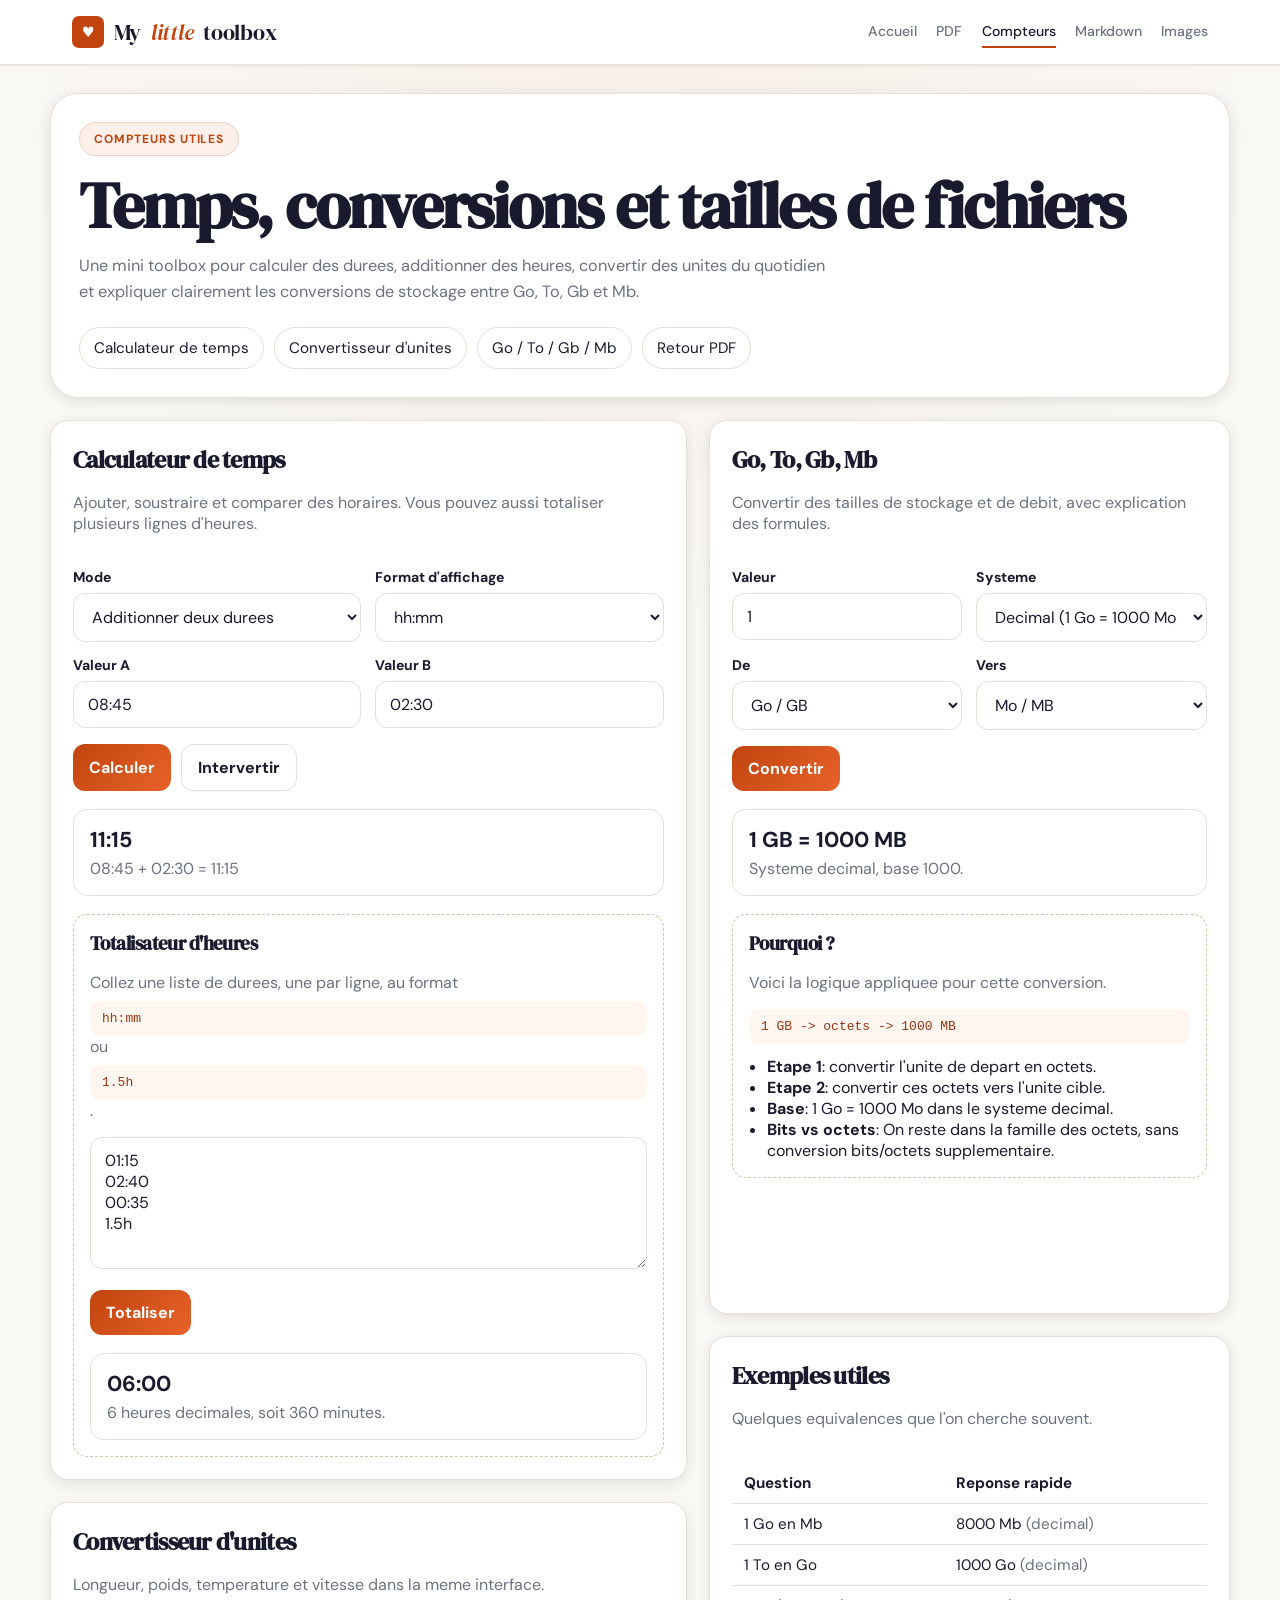
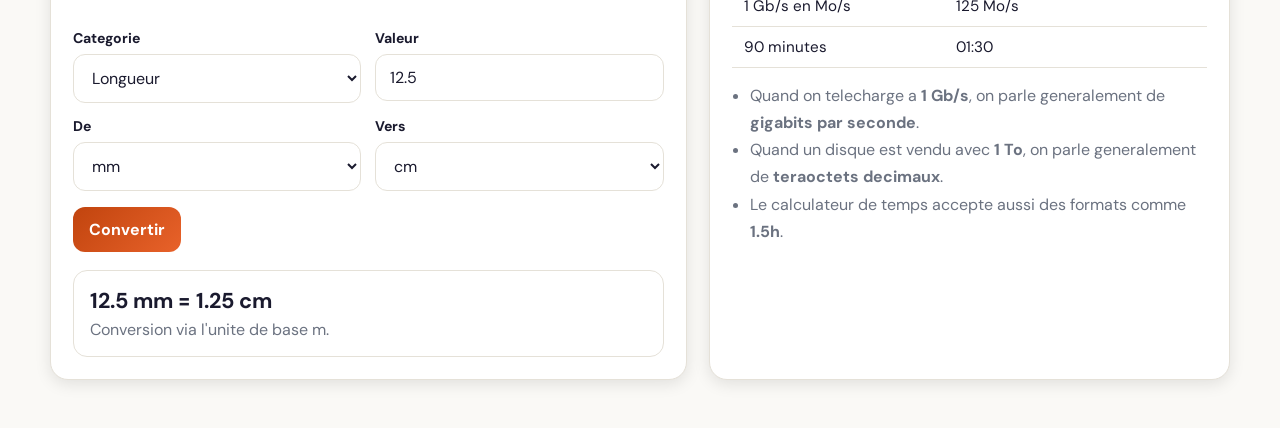
==== counters.html @ f829eb0c ":sparkles: new tools" ====
<!DOCTYPE html>
<html lang="fr">
<head>
  <meta charset="UTF-8">
  <meta name="viewport" content="width=device-width, initial-scale=1.0">
  <title>Compteurs & Convertisseurs</title>
  <link rel="stylesheet" href="common.css">
  <style>
    :root {
      --bg: var(--tb-bg);
      --surface: var(--tb-surface);
      --ink: var(--tb-ink);
      --muted: var(--tb-muted);
      --accent: var(--tb-accent);
      --accent-2: var(--tb-accent-2);
      --line: var(--tb-border);
      --soft: var(--tb-light);
      --success: var(--tb-success);
      --radius: 18px;
      --shadow: var(--tb-shadow-md);
      --font-display: var(--tb-font-display);
      --font-body: var(--tb-font-body);
    }

    * { box-sizing: border-box; }
    body {
      margin: 0;
      font-family: var(--font-body);
      color: var(--ink);
      background:
        radial-gradient(circle at top left, rgba(234, 88, 12, 0.08), transparent 30%),
        linear-gradient(180deg, #fffaf4 0%, var(--bg) 100%);
    }

    .shell {
      width: min(1180px, calc(100% - 32px));
      margin: 0 auto;
      padding: 28px 0 48px;
    }

    .hero {
      background: var(--surface);
      border: 1px solid var(--line);
      border-radius: 28px;
      box-shadow: var(--shadow);
      padding: 28px;
      margin-bottom: 22px;
    }

    .eyebrow {
      display: inline-flex;
      gap: 8px;
      align-items: center;
      background: var(--soft);
      color: var(--accent);
      border-radius: 999px;
      padding: 8px 14px;
      font-size: 12px;
      font-weight: 700;
      letter-spacing: 0.08em;
      text-transform: uppercase;
    }

    h1, h2, h3 {
      margin: 0;
      font-family: var(--font-display);
      font-weight: 600;
      letter-spacing: -0.03em;
    }

    h1 {
      margin-top: 18px;
      font-size: clamp(2.2rem, 5vw, 4rem);
      line-height: 1.05;
    }

    .lead {
      max-width: 760px;
      margin-top: 14px;
      font-size: 1.02rem;
      line-height: 1.6;
      color: var(--muted);
    }

    .nav {
      display: flex;
      gap: 10px;
      flex-wrap: wrap;
      margin-top: 22px;
    }

    .nav a {
      text-decoration: none;
      color: var(--ink);
      border: 1px solid var(--line);
      border-radius: 999px;
      padding: 10px 14px;
      background: #fff;
      font-size: 0.95rem;
    }

    .grid {
      display: grid;
      grid-template-columns: 1.1fr 0.9fr;
      gap: 22px;
    }

    .stack {
      display: grid;
      gap: 22px;
    }

    .card {
      background: var(--surface);
      border: 1px solid var(--line);
      border-radius: var(--radius);
      box-shadow: var(--shadow);
      padding: 22px;
    }

    .card-header {
      display: flex;
      justify-content: space-between;
      gap: 14px;
      align-items: start;
      margin-bottom: 18px;
    }

    .card-header p,
    .hint,
    .formula p,
    .result-note,
    .list li {
      color: var(--muted);
    }

    .subgrid {
      display: grid;
      grid-template-columns: repeat(2, minmax(0, 1fr));
      gap: 14px;
    }

    label {
      display: block;
      margin-bottom: 7px;
      font-size: 0.88rem;
      font-weight: 700;
      color: var(--ink);
    }

    input,
    select,
    textarea,
    button {
      font: inherit;
    }

    input,
    select,
    textarea {
      width: 100%;
      border: 1px solid var(--line);
      border-radius: 12px;
      background: #fff;
      padding: 12px 14px;
      color: var(--ink);
    }

    textarea { min-height: 132px; resize: vertical; }

    .controls {
      display: flex;
      gap: 10px;
      flex-wrap: wrap;
      margin-top: 16px;
    }

    button {
      border: 0;
      border-radius: 12px;
      padding: 12px 16px;
      cursor: pointer;
      font-weight: 700;
      transition: transform 0.15s ease, opacity 0.15s ease;
    }

    button:hover { transform: translateY(-1px); }
    .primary {
      background: linear-gradient(135deg, var(--accent), var(--accent-2));
      color: #fff;
    }
    .secondary {
      background: #fff;
      color: var(--ink);
      border: 1px solid var(--line);
    }

    .result {
      margin-top: 18px;
      padding: 16px;
      border-radius: 14px;
      background: #fff;
      border: 1px solid var(--line);
    }

    .result strong {
      display: block;
      font-size: 1.35rem;
      margin-bottom: 4px;
    }

    .pill-row {
      display: flex;
      gap: 10px;
      flex-wrap: wrap;
      margin-top: 12px;
    }

    .pill {
      border-radius: 999px;
      padding: 8px 12px;
      background: var(--soft);
      color: var(--accent);
      font-weight: 700;
      font-size: 0.88rem;
    }

    .formula {
      margin-top: 18px;
      padding: 16px;
      border-radius: 14px;
      background: #fff;
      border: 1px dashed #d6c2a8;
    }

    .formula code {
      display: block;
      margin-top: 8px;
      padding: 10px 12px;
      background: #fff7ef;
      border-radius: 10px;
      color: #9a3412;
      overflow-x: auto;
    }

    .formula ul {
      padding-left: 18px;
      margin: 12px 0 0;
    }

    .list {
      margin: 14px 0 0;
      padding-left: 18px;
      line-height: 1.7;
    }

    .table {
      width: 100%;
      border-collapse: collapse;
      margin-top: 12px;
      font-size: 0.95rem;
    }

    .table th,
    .table td {
      padding: 10px 12px;
      border-bottom: 1px solid var(--line);
      text-align: left;
    }

    .muted {
      color: var(--muted);
    }

    .good {
      color: var(--success);
      font-weight: 700;
    }

    @media (max-width: 900px) {
      .grid,
      .subgrid {
        grid-template-columns: 1fr;
      }

      .shell {
        width: min(100% - 20px, 1180px);
      }
    }
  </style>
</head>
<body class="toolbox-page">
  <header class="toolbox-topbar">
    <div class="toolbox-topbar-inner">
      <a href="main.html" class="toolbox-brand">
        <span class="toolbox-brand-mark">♥</span>
        My <em>little</em> toolbox
      </a>
      <nav class="toolbox-nav">
        <a href="main.html">Accueil</a>
        <a href="index.html">PDF</a>
        <a href="counters.html" class="active">Compteurs</a>
        <a href="markdown-studio.html">Markdown</a>
        <a href="image-lab.html">Images</a>
      </nav>
    </div>
  </header>

  <main class="shell toolbox-shell">
    <section class="hero toolbox-hero">
      <span class="eyebrow toolbox-eyebrow">Compteurs utiles</span>
      <h1>Temps, conversions et tailles de fichiers</h1>
      <p class="lead">Une mini toolbox pour calculer des durees, additionner des heures, convertir des unites du quotidien et expliquer clairement les conversions de stockage entre Go, To, Gb et Mb.</p>
      <nav class="nav toolbox-linkbar">
        <a href="#time-card">Calculateur de temps</a>
        <a href="#units-card">Convertisseur d'unites</a>
        <a href="#storage-card">Go / To / Gb / Mb</a>
        <a href="index.html">Retour PDF</a>
      </nav>
    </section>

    <section class="grid">
      <div class="stack">
        <article class="card" id="time-card">
          <div class="card-header">
            <div>
              <h2>Calculateur de temps</h2>
              <p>Ajouter, soustraire et comparer des horaires. Vous pouvez aussi totaliser plusieurs lignes d'heures.</p>
            </div>
          </div>

          <div class="subgrid">
            <div>
              <label for="time-operation">Mode</label>
              <select id="time-operation">
                <option value="add">Additionner deux durees</option>
                <option value="subtract">Soustraire une duree</option>
                <option value="between">Trouver la duree entre deux horaires</option>
              </select>
            </div>
            <div>
              <label for="time-format">Format d'affichage</label>
              <select id="time-format">
                <option value="clock">hh:mm</option>
                <option value="decimal">heures decimales</option>
                <option value="minutes">minutes</option>
              </select>
            </div>
            <div>
              <label for="time-value-a">Valeur A</label>
              <input id="time-value-a" type="text" value="08:45" placeholder="08:45">
            </div>
            <div>
              <label for="time-value-b">Valeur B</label>
              <input id="time-value-b" type="text" value="02:30" placeholder="02:30">
            </div>
          </div>

          <div class="controls">
            <button class="primary" id="run-time">Calculer</button>
            <button class="secondary" id="swap-time">Intervertir</button>
          </div>

          <div class="result" id="time-result">
            <strong>11:15</strong>
            <div class="result-note">Exemple: 08:45 + 02:30 = 11:15</div>
          </div>

          <div class="formula">
            <h3>Totalisateur d'heures</h3>
            <p>Collez une liste de durees, une par ligne, au format <code>hh:mm</code> ou <code>1.5h</code>.</p>
            <textarea id="timesheet-input">01:15
02:40
00:35
1.5h</textarea>
            <div class="controls">
              <button class="primary" id="sum-timesheet">Totaliser</button>
            </div>
            <div class="result" id="timesheet-result">
              <strong>05:00</strong>
              <div class="result-note">Le total apparaitra ici.</div>
            </div>
          </div>
        </article>

        <article class="card" id="units-card">
          <div class="card-header">
            <div>
              <h2>Convertisseur d'unites</h2>
              <p>Longueur, poids, temperature et vitesse dans la meme interface.</p>
            </div>
          </div>

          <div class="subgrid">
            <div>
              <label for="unit-category">Categorie</label>
              <select id="unit-category">
                <option value="length">Longueur</option>
                <option value="weight">Poids</option>
                <option value="temperature">Temperature</option>
                <option value="speed">Vitesse</option>
              </select>
            </div>
            <div>
              <label for="unit-value">Valeur</label>
              <input id="unit-value" type="number" value="12.5" step="any">
            </div>
            <div>
              <label for="unit-from">De</label>
              <select id="unit-from"></select>
            </div>
            <div>
              <label for="unit-to">Vers</label>
              <select id="unit-to"></select>
            </div>
          </div>

          <div class="controls">
            <button class="primary" id="run-unit">Convertir</button>
          </div>

          <div class="result" id="unit-result">
            <strong>12.5 m = 1250 cm</strong>
            <div class="result-note">Les resultats s'affichent ici.</div>
          </div>
        </article>
      </div>

      <div class="stack">
        <article class="card" id="storage-card">
          <div class="card-header">
            <div>
              <h2>Go, To, Gb, Mb</h2>
              <p>Convertir des tailles de stockage et de debit, avec explication des formules.</p>
            </div>
          </div>

          <div class="subgrid">
            <div>
              <label for="storage-value">Valeur</label>
              <input id="storage-value" type="number" value="1" step="any">
            </div>
            <div>
              <label for="storage-system">Systeme</label>
              <select id="storage-system">
                <option value="decimal">Decimal (1 Go = 1000 Mo)</option>
                <option value="binary">Binaire (1 Gio = 1024 Mio)</option>
              </select>
            </div>
            <div>
              <label for="storage-from">De</label>
              <select id="storage-from">
                <option value="TB">To / TB</option>
                <option value="GB" selected>Go / GB</option>
                <option value="MB">Mo / MB</option>
                <option value="Kb">Kb</option>
                <option value="Mb">Mb</option>
                <option value="Gb">Gb</option>
                <option value="bits">bits</option>
                <option value="bytes">octets</option>
              </select>
            </div>
            <div>
              <label for="storage-to">Vers</label>
              <select id="storage-to">
                <option value="TB">To / TB</option>
                <option value="GB">Go / GB</option>
                <option value="MB" selected>Mo / MB</option>
                <option value="Kb">Kb</option>
                <option value="Mb">Mb</option>
                <option value="Gb">Gb</option>
                <option value="bits">bits</option>
                <option value="bytes">octets</option>
              </select>
            </div>
          </div>

          <div class="controls">
            <button class="primary" id="run-storage">Convertir</button>
          </div>

          <div class="result" id="storage-result">
            <strong>1 Go = 1000 Mo</strong>
            <div class="result-note">Choisissez une valeur et un systeme decimal ou binaire.</div>
          </div>

          <div class="formula" id="storage-formula">
            <h3>Pourquoi ?</h3>
            <p>Les tailles de fichiers et les debits ne parlent pas toujours de la meme chose.</p>
            <code>1 octet = 8 bits</code>
            <ul>
              <li><strong>Go, To, Mo</strong> servent souvent pour le stockage.</li>
              <li><strong>Gb, Mb</strong> servent souvent pour les debits reseau.</li>
              <li><strong>GB vers Gb</strong> multiplie par 8, car on passe d'octets a bits.</li>
              <li><strong>Decimal</strong>: 1 Go = 1000 Mo.</li>
              <li><strong>Binaire</strong>: 1 Gio = 1024 Mio.</li>
            </ul>
          </div>
        </article>

        <article class="card">
          <div class="card-header">
            <div>
              <h2>Exemples utiles</h2>
              <p>Quelques equivalences que l'on cherche souvent.</p>
            </div>
          </div>
          <table class="table">
            <thead>
              <tr>
                <th>Question</th>
                <th>Reponse rapide</th>
              </tr>
            </thead>
            <tbody>
              <tr>
                <td>1 Go en Mb</td>
                <td>8000 Mb <span class="muted">(decimal)</span></td>
              </tr>
              <tr>
                <td>1 To en Go</td>
                <td>1000 Go <span class="muted">(decimal)</span></td>
              </tr>
              <tr>
                <td>1 Gb/s en Mo/s</td>
                <td>125 Mo/s</td>
              </tr>
              <tr>
                <td>90 minutes</td>
                <td>01:30</td>
              </tr>
            </tbody>
          </table>

          <ul class="list">
            <li>Quand on telecharge a <strong>1 Gb/s</strong>, on parle generalement de <strong>gigabits par seconde</strong>.</li>
            <li>Quand un disque est vendu avec <strong>1 To</strong>, on parle generalement de <strong>teraoctets decimaux</strong>.</li>
            <li>Le calculateur de temps accepte aussi des formats comme <strong>1.5h</strong>.</li>
          </ul>
        </article>
      </div>
    </section>
  </main>

  <script>
    const unitConfig = {
      length: {
        base: "m",
        units: { mm: 0.001, cm: 0.01, m: 1, km: 1000, in: 0.0254, ft: 0.3048 }
      },
      weight: {
        base: "g",
        units: { mg: 0.001, g: 1, kg: 1000, lb: 453.59237, oz: 28.349523125 }
      },
      speed: {
        base: "m/s",
        units: { "m/s": 1, "km/h": 0.2777777778, mph: 0.44704 }
      }
    };

    function parseDuration(value) {
      const raw = value.trim().toLowerCase();
      if (!raw) return NaN;
      if (raw.includes(":")) {
        const parts = raw.split(":").map(Number);
        if (parts.some(Number.isNaN)) return NaN;
        if (parts.length === 2) return parts[0] * 60 + parts[1];
        if (parts.length === 3) return parts[0] * 60 + parts[1] + parts[2] / 60;
      }
      if (raw.endsWith("h")) return parseFloat(raw) * 60;
      if (raw.endsWith("m")) return parseFloat(raw);
      return parseFloat(raw);
    }

    function formatClock(totalMinutes) {
      const sign = totalMinutes < 0 ? "-" : "";
      const abs = Math.abs(totalMinutes);
      const hours = Math.floor(abs / 60);
      const minutes = Math.round(abs % 60);
      return `${sign}${String(hours).padStart(2, "0")}:${String(minutes).padStart(2, "0")}`;
    }

    function formatDuration(totalMinutes, mode) {
      if (mode === "minutes") return `${roundSmart(totalMinutes)} minutes`;
      if (mode === "decimal") return `${roundSmart(totalMinutes / 60)} h`;
      return formatClock(totalMinutes);
    }

    function roundSmart(value) {
      return Number(value.toFixed(4)).toString();
    }

    function runTimeCalculation() {
      const mode = document.getElementById("time-operation").value;
      const display = document.getElementById("time-format").value;
      const a = parseDuration(document.getElementById("time-value-a").value);
      const b = parseDuration(document.getElementById("time-value-b").value);
      const result = document.getElementById("time-result");

      if (Number.isNaN(a) || Number.isNaN(b)) {
        result.innerHTML = "<strong>Entree invalide</strong><div class='result-note'>Utilisez par exemple 08:45, 90, 1.5h ou 30m.</div>";
        return;
      }

      let total = 0;
      let note = "";
      if (mode === "add") {
        total = a + b;
        note = `${formatClock(a)} + ${formatClock(b)} = ${formatDuration(total, display)}`;
      } else if (mode === "subtract") {
        total = a - b;
        note = `${formatClock(a)} - ${formatClock(b)} = ${formatDuration(total, display)}`;
      } else {
        total = b - a;
        if (total < 0) total += 24 * 60;
        note = `Entre ${formatClock(a)} et ${formatClock(b)}: ${formatDuration(total, display)}`;
      }

      result.innerHTML = `<strong>${formatDuration(total, display)}</strong><div class="result-note">${note}</div>`;
    }

    function sumTimesheet() {
      const lines = document.getElementById("timesheet-input").value.split("\n").map(line => line.trim()).filter(Boolean);
      const values = lines.map(parseDuration);
      const result = document.getElementById("timesheet-result");
      if (values.some(Number.isNaN)) {
        result.innerHTML = "<strong>Erreur</strong><div class='result-note'>Une ou plusieurs lignes ne sont pas reconnues.</div>";
        return;
      }
      const total = values.reduce((sum, value) => sum + value, 0);
      result.innerHTML = `<strong>${formatClock(total)}</strong><div class="result-note">${roundSmart(total / 60)} heures decimales, soit ${roundSmart(total)} minutes.</div>`;
    }

    function populateUnits() {
      const category = document.getElementById("unit-category").value;
      const from = document.getElementById("unit-from");
      const to = document.getElementById("unit-to");
      from.innerHTML = "";
      to.innerHTML = "";

      const units = category === "temperature"
        ? ["C", "F", "K"]
        : Object.keys(unitConfig[category].units);

      units.forEach(unit => {
        from.add(new Option(unit, unit));
        to.add(new Option(unit, unit));
      });

      to.selectedIndex = Math.min(1, units.length - 1);
    }

    function convertTemperature(value, from, to) {
      let celsius = value;
      if (from === "F") celsius = (value - 32) * 5 / 9;
      if (from === "K") celsius = value - 273.15;
      if (to === "C") return celsius;
      if (to === "F") return celsius * 9 / 5 + 32;
      return celsius + 273.15;
    }

    function runUnitConversion() {
      const category = document.getElementById("unit-category").value;
      const value = parseFloat(document.getElementById("unit-value").value);
      const from = document.getElementById("unit-from").value;
      const to = document.getElementById("unit-to").value;
      const result = document.getElementById("unit-result");

      if (Number.isNaN(value)) {
        result.innerHTML = "<strong>Valeur invalide</strong><div class='result-note'>Saisissez un nombre.</div>";
        return;
      }

      let converted = 0;
      let note = "";
      if (category === "temperature") {
        converted = convertTemperature(value, from, to);
        note = "La temperature ne suit pas une simple multiplication: il faut aussi gerer le decalage des echelles.";
      } else {
        const config = unitConfig[category];
        const inBase = value * config.units[from];
        converted = inBase / config.units[to];
        note = `Conversion via l'unite de base ${config.base}.`;
      }

      result.innerHTML = `<strong>${roundSmart(value)} ${from} = ${roundSmart(converted)} ${to}</strong><div class="result-note">${note}</div>`;
    }

    function storageFactor(unit, system) {
      const thousand = system === "decimal" ? 1000 : 1024;
      const map = {
        TB: thousand ** 4,
        GB: thousand ** 3,
        MB: thousand ** 2,
        bytes: 1,
        bits: 1 / 8,
        Gb: (thousand ** 3) / 8,
        Mb: (thousand ** 2) / 8,
        Kb: thousand / 8
      };
      return map[unit];
    }

    function runStorageConversion() {
      const value = parseFloat(document.getElementById("storage-value").value);
      const from = document.getElementById("storage-from").value;
      const to = document.getElementById("storage-to").value;
      const system = document.getElementById("storage-system").value;
      const result = document.getElementById("storage-result");
      const formula = document.getElementById("storage-formula");

      if (Number.isNaN(value)) {
        result.innerHTML = "<strong>Valeur invalide</strong><div class='result-note'>Saisissez un nombre.</div>";
        return;
      }

      const bytes = value * storageFactor(from, system);
      const converted = bytes / storageFactor(to, system);
      const thousand = system === "decimal" ? 1000 : 1024;
      const familyName = system === "decimal" ? "decimal" : "binaire";
      const goToMo = system === "decimal" ? "1 Go = 1000 Mo" : "1 Gio = 1024 Mio";
      const gbExplain = from.endsWith("b") || to.endsWith("b")
        ? "On passe aussi entre bits et octets: il faut donc multiplier ou diviser par 8."
        : "On reste dans la famille des octets, sans conversion bits/octets supplementaire.";

      result.innerHTML = `<strong>${roundSmart(value)} ${from} = ${roundSmart(converted)} ${to}</strong><div class="result-note">Systeme ${familyName}, base ${thousand}.</div>`;
      formula.innerHTML = `
        <h3>Pourquoi ?</h3>
        <p>Voici la logique appliquee pour cette conversion.</p>
        <code>${roundSmart(value)} ${from} -> octets -> ${roundSmart(converted)} ${to}</code>
        <ul>
          <li><strong>Etape 1</strong>: convertir l'unite de depart en octets.</li>
          <li><strong>Etape 2</strong>: convertir ces octets vers l'unite cible.</li>
          <li><strong>Base</strong>: ${goToMo} dans le systeme ${familyName}.</li>
          <li><strong>Bits vs octets</strong>: ${gbExplain}</li>
        </ul>
      `;
    }

    document.getElementById("run-time").addEventListener("click", runTimeCalculation);
    document.getElementById("swap-time").addEventListener("click", () => {
      const a = document.getElementById("time-value-a");
      const b = document.getElementById("time-value-b");
      [a.value, b.value] = [b.value, a.value];
      runTimeCalculation();
    });
    document.getElementById("sum-timesheet").addEventListener("click", sumTimesheet);
    document.getElementById("unit-category").addEventListener("change", populateUnits);
    document.getElementById("run-unit").addEventListener("click", runUnitConversion);
    document.getElementById("run-storage").addEventListener("click", runStorageConversion);

    populateUnits();
    runTimeCalculation();
    sumTimesheet();
    runUnitConversion();
    runStorageConversion();
  </script>
</body>
</html>
---- common.css ----
@import url('https://fonts.googleapis.com/css2?family=DM+Serif+Display:ital@0;1&family=DM+Sans:ital,opsz,wght@0,9..40,300;0,9..40,400;0,9..40,500;0,9..40,600;1,9..40,300&display=swap');

:root {
  --tb-bg: #faf9f6;
  --tb-surface: #ffffff;
  --tb-ink: #1a1a2e;
  --tb-muted: #6b7280;
  --tb-accent: #c1440e;
  --tb-accent-2: #e8622a;
  --tb-light: #fdf0eb;
  --tb-border: #e5e1d8;
  --tb-tag-bg: #f3ede6;
  --tb-success: #16a34a;
  --tb-error: #dc2626;
  --tb-radius: 12px;
  --tb-radius-lg: 24px;
  --tb-shadow-sm: 0 1px 3px rgba(0,0,0,.08);
  --tb-shadow-md: 0 4px 16px rgba(0,0,0,.1);
  --tb-shadow-lg: 0 8px 32px rgba(0,0,0,.14);
  --tb-transition: .22s cubic-bezier(.4,0,.2,1);
  --tb-font-display: 'DM Serif Display', Georgia, serif;
  --tb-font-body: 'DM Sans', system-ui, sans-serif;
  --tb-max-w: 1200px;
}

html {
  scroll-behavior: smooth;
}

body.toolbox-page {
  margin: 0;
  font-family: var(--tb-font-body);
  color: var(--tb-ink);
  background:
    radial-gradient(ellipse 80% 60% at 50% -10%, rgba(193,68,14,.07) 0%, transparent 70%),
    var(--tb-bg);
  -webkit-font-smoothing: antialiased;
}

.toolbox-topbar {
  background: var(--tb-surface);
  border-bottom: 1px solid var(--tb-border);
  position: sticky;
  top: 0;
  z-index: 120;
  box-shadow: var(--tb-shadow-sm);
}

.toolbox-topbar-inner {
  max-width: var(--tb-max-w);
  height: 64px;
  margin: 0 auto;
  padding: 0 2rem;
  display: flex;
  align-items: center;
  justify-content: space-between;
  gap: 1rem;
}

.toolbox-brand {
  display: inline-flex;
  align-items: center;
  gap: .6rem;
  color: var(--tb-ink);
  text-decoration: none;
  font-family: var(--tb-font-display);
  font-size: 1.35rem;
  letter-spacing: -.01em;
}

.toolbox-brand-mark {
  width: 32px;
  height: 32px;
  border-radius: 7px;
  display: inline-flex;
  align-items: center;
  justify-content: center;
  background: var(--tb-accent);
  color: #fff;
  font-size: .9rem;
  font-family: var(--tb-font-body);
  font-weight: 700;
  flex-shrink: 0;
}

.toolbox-brand em {
  color: var(--tb-accent);
  font-style: italic;
}

.toolbox-nav {
  display: flex;
  align-items: center;
  gap: 1.2rem;
  flex-wrap: wrap;
}

.toolbox-nav a {
  color: var(--tb-muted);
  text-decoration: none;
  font-size: .88rem;
  font-weight: 500;
  padding: .35rem 0;
  border-bottom: 2px solid transparent;
  transition: color var(--tb-transition), border-color var(--tb-transition);
}

.toolbox-nav a:hover,
.toolbox-nav a.active {
  color: var(--tb-ink);
  border-color: var(--tb-accent);
}

.toolbox-shell {
  width: min(var(--tb-max-w), calc(100% - 28px));
  margin: 0 auto;
  padding: 28px 0 48px;
}

.toolbox-hero {
  background: var(--tb-surface);
  border: 1px solid var(--tb-border);
  border-radius: 28px;
  box-shadow: var(--tb-shadow-md);
  padding: 28px;
  margin-bottom: 22px;
}

.toolbox-eyebrow {
  display: inline-flex;
  align-items: center;
  gap: .4rem;
  background: var(--tb-tag-bg);
  color: var(--tb-accent);
  padding: .35rem .8rem;
  border-radius: 999px;
  border: 1px solid rgba(193,68,14,.18);
  font-size: .75rem;
  font-weight: 700;
  letter-spacing: .08em;
  text-transform: uppercase;
}

.toolbox-hero h1,
.toolbox-card h2,
.toolbox-card h3 {
  font-family: var(--tb-font-display);
  letter-spacing: -.03em;
}

.toolbox-hero h1 {
  margin: 16px 0 0;
  font-size: clamp(2.3rem, 5vw, 4rem);
  line-height: 1.05;
}

.toolbox-hero .lead {
  max-width: 760px;
  margin-top: 14px;
  color: var(--tb-muted);
  line-height: 1.6;
}

.toolbox-linkbar {
  display: flex;
  flex-wrap: wrap;
  gap: 10px;
  margin-top: 20px;
}

.toolbox-linkbar a,
.toolbox-linkbar button {
  border: 1px solid var(--tb-border);
  background: #fff;
  color: var(--tb-ink);
  border-radius: 999px;
  padding: 10px 14px;
  text-decoration: none;
  font: inherit;
}

.toolbox-linkbar button {
  cursor: pointer;
  font-weight: 700;
}

.toolbox-card {
  background: var(--tb-surface);
  border: 1px solid var(--tb-border);
  border-radius: 18px;
  box-shadow: var(--tb-shadow-md);
}

.toolbox-grid {
  display: grid;
  gap: 22px;
}

.toolbox-card-header p,
.toolbox-muted {
  color: var(--tb-muted);
}

.toolbox-chip {
  display: inline-flex;
  align-items: center;
  gap: .4rem;
  width: fit-content;
  padding: .3rem .65rem;
  border-radius: 999px;
  background: var(--tb-light);
  color: var(--tb-accent);
  font-size: .76rem;
  font-weight: 700;
}

@media (max-width: 760px) {
  .toolbox-topbar-inner {
    height: auto;
    min-height: 64px;
    padding: .9rem 1rem;
    align-items: flex-start;
    flex-direction: column;
  }

  .toolbox-shell {
    width: min(100% - 18px, var(--tb-max-w));
    padding-top: 18px;
  }

  .toolbox-hero {
    padding: 22px 18px;
  }
}
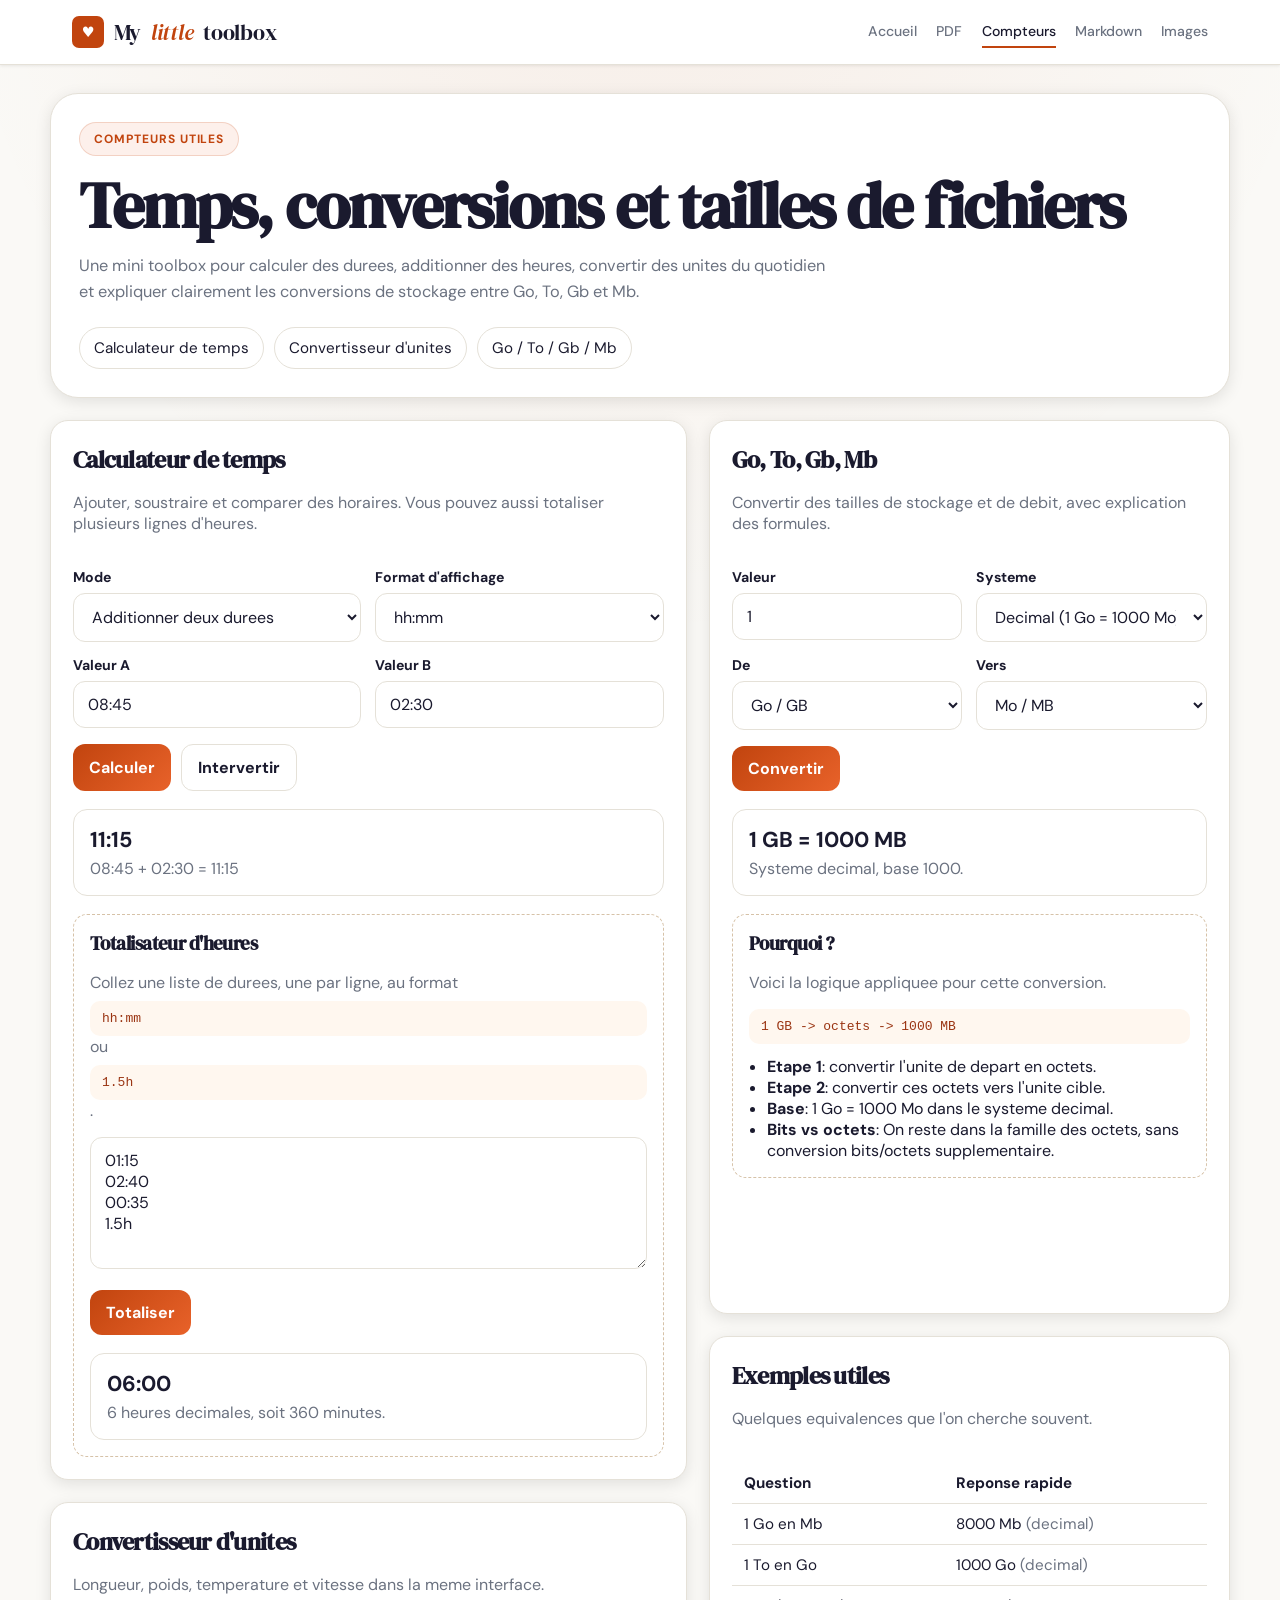
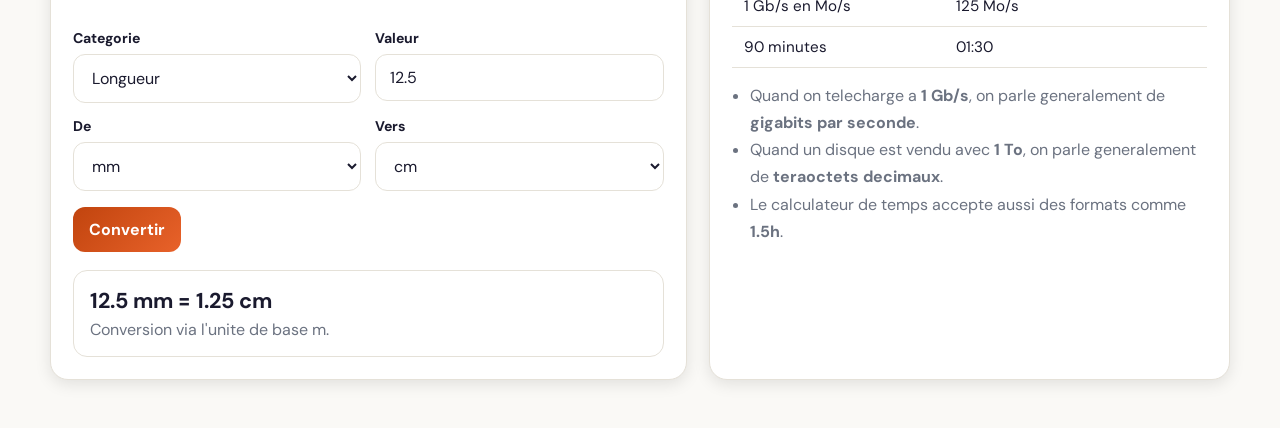
==== commit 0414a505: ":hammer: palette fix" ====
--- a/counters.html
+++ b/counters.html
@@ -315,7 +315,6 @@
         <a href="#time-card">Calculateur de temps</a>
         <a href="#units-card">Convertisseur d'unites</a>
         <a href="#storage-card">Go / To / Gb / Mb</a>
-        <a href="index.html">Retour PDF</a>
       </nav>
     </section>
 
